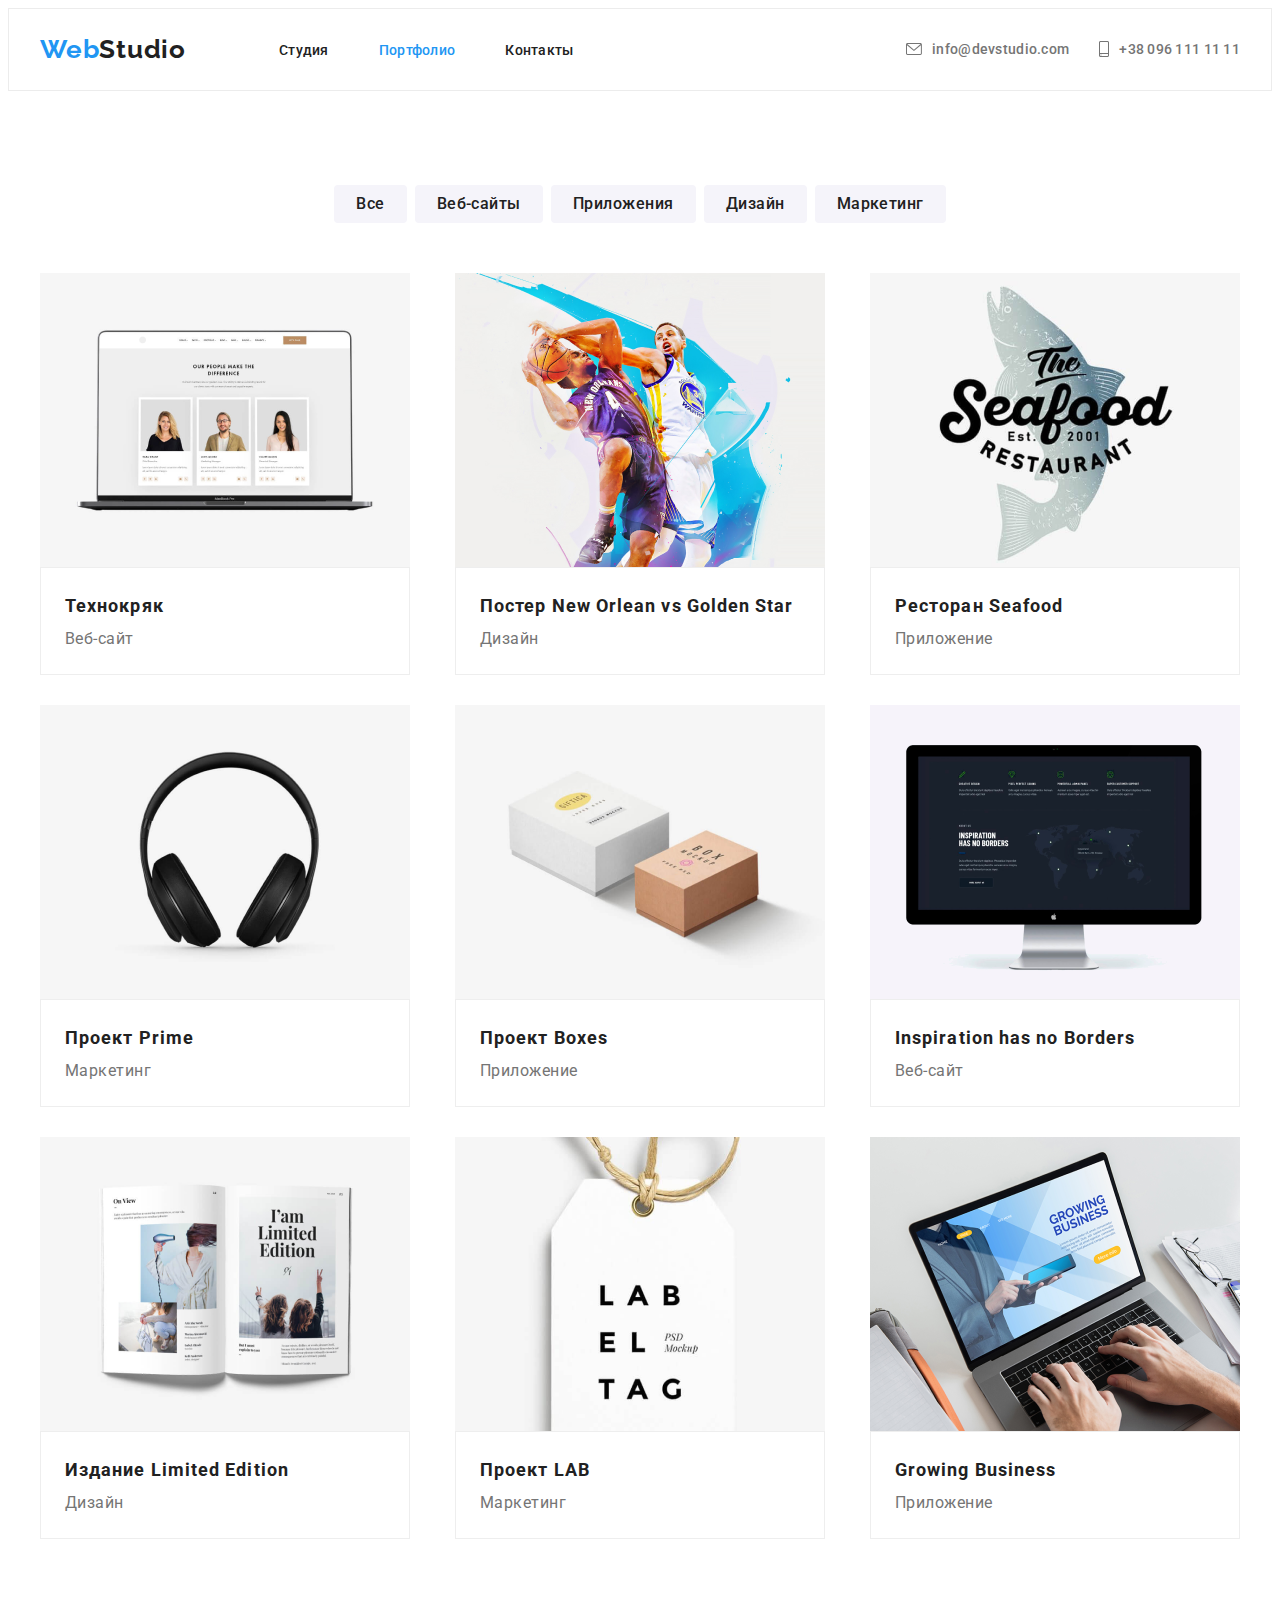
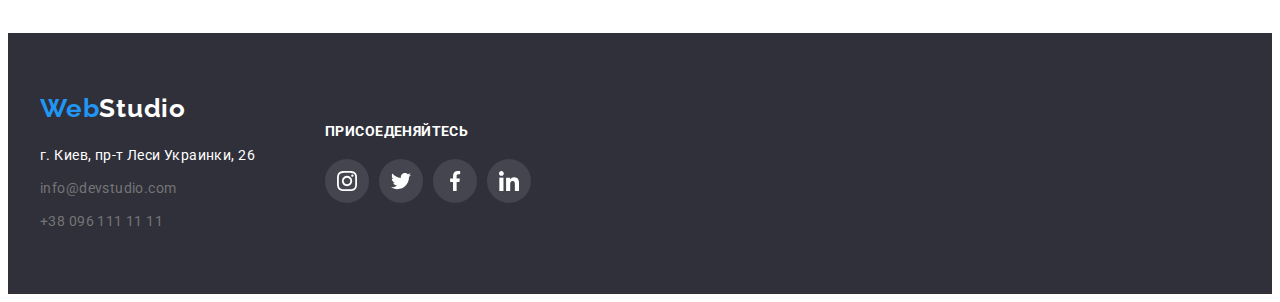
==== portfolio.html @ b3cec794 "hw5" ====
<!DOCTYPE html>
<html lang="ru">

<head>
    <meta charset="UTF-8" />
    <meta name="viewport" content="width=device-width, initial-scale=1.0" />
    <title>Document</title>
    <link rel="preconnect" href="https://fonts.gstatic.com" />
    <link
        href="https://fonts.googleapis.com/css2?family=Raleway:wght@700&family=Roboto:wght@400;500;700;900&display=swap"
        rel="stylesheet" />
    <link rel="stylesheet" href="https://cdnjs.cloudflare.com/ajax/libs/modern-normalize/1.0.0/modern-normalize.min.css"
        integrity="sha512-ISS7cAi1PEhQ8jnbJpJZMd29NlhNj4AWYyLOSp2CE/CsHxTCu+r+t0D2yoJudVrd0/8fTVPUVDzY5Tvli75u/g=="
        crossorigin="anonymous" />
    <link rel="stylesheet" href="./css/style.css" />
</head>

<body>
    <header class="header">
        <div class="container">
            <nav class="navigation">
                <a class="logo link" href="./index.html"><span class="logo-item">Web</span>Studio</a>

                <ul class="navigation-list list">
                    <li class="navigation-list-item">
                        <a class="navigation-list-link link" href="index.html">Студия</a>
                    </li>
                    <li class="navigation-list-item">
                        <a class="navigation-list-link activ link" href="portfolio.html">Портфолио</a>
                    </li>
                    <li class="navigation-list-item">
                        <a class="navigation-list-link link" href="#">Кoнтакты</a>
                    </li>
                </ul>
            </nav>

            <ul class="address list">
                <li class="contact-info-item">
                    <a class="contact-info link" href="mailto:info@devstudio.com">
                        <svg class="contact-icon-mail">
                            <use href="./images/sprite.svg#icon-envelope"></use>
                        </svg>info@devstudio.com</a>
                </li>
                <li class="contact-info-item">
                    <a class="contact-info link" href="tel:+380961111111">
                        <svg class="contact-icon-tel" width="10" height="16">
                            <use href="./images/sprite.svg#icon-smartphone"></use>
                        </svg>
                        +38 096 111 11 11</a>
                </li>
            </ul>
        </div>
    </header>

    <main>
        <section class="portfolio section">
            <div class="container">
                <ul class="portfolio-list list">
                    <li class="portfolio-list-item">
                        <button class="portfolio-list-btn" type="button" >Все</button>
                    </li>
                    <li class="portfolio-list-item">
                        <button class="portfolio-list-btn" type="button" >Веб-сайты</button>
                    </li>
                    <li class="portfolio-list-item">
                        <button class="portfolio-list-btn" type="button" >Приложения</button>
                    </li>
                    <li class="portfolio-list-item">
                        <button class="portfolio-list-btn" type="button" >Дизайн</button>
                    </li>
                    <li class="portfolio-list-item">
                        <button class="portfolio-list-btn" type="button" >Маркетинг</button>
                    </li>
                </ul>

                <ul class="example-list list">
                    <li class="example-item wrapper">
                        <a class="link" href="#"><img src="images/potfolioimg(1).png" alt="" width="370"
                                height="294" />
                        <div class="example-list-wrapper">
                            <h3 class="example-title">Технокряк</h3>
                            <p class="example-text">Веб-сайт</p>
                        </div>
                        </a>
                    </li>

                    <li class="example-item wrapper">
                        <a class="link" href="#"><img src="images/potfolioimg(2).png" alt="" width="370"
                                height="294" />
                        <div class="example-list-wrapper">
                            <h3 class="example-title">Постер New Orlean vs Golden Star</h3>
                            <p class="example-text">Дизайн</p>
                        </div>
                        </a>
                    </li>

                    <li class="example-item wrapper">
                        <a class="link" href="#"><img src="images/potfolioimg(3).png" alt="" width="370"
                                height="294" />
                        <div class="example-list-wrapper">
                            <h3 class="example-title">Ресторан Seafood</h3>
                            <p class="example-text">Приложение</p>
                        </div>
                        </a>
                    </li>

                    <li class="example-item wrapper">
                        <a class="link" href="#"><img src="images/potfolioimg(4).png" alt="" width="370"
                                height="294" />
                        <div class="example-list-wrapper">
                            <h3 class="example-title">Проект Prime</h3>
                            <p class="example-text">Маркетинг</p>
                        </div>
                        </a>
                    </li>

                    <li class="example-item wrapper">
                        <a class="link" href="#"><img src="images/potfolioimg(5).png" alt="" width="370"
                                height="294" />
                        <div class="example-list-wrapper">
                            <h3 class="example-title">Проект Boxes</h3>
                            <p class="example-text">Приложение</p>
                        </div>
                        </a>
                    </li>

                    <li class="example-item wrapper">
                        <a class="link" href="#"><img src="images/potfolioimg(6).png" alt="" width="370"
                                height="294" />
                        <div class="example-list-wrapper">
                            <h3 class="example-title">Inspiration has no Borders</h3>
                            <p class="example-text">Веб-сайт</p>
                        </div>
                        </a>
                    </li>

                    <li class="example-item">
                        <a class="link" href="#"><img src="images/potfolioimg(7).png" alt="" width="370"
                                height="294" />
                        <div class="example-list-wrapper">
                            <h3 class="example-title">Издание Limited Edition</h3>
                            <p class="example-text">Дизайн</p>
                        </div>
                        </a>
                    </li>

                    <li class="example-item">
                        <a class="link" href="#"><img src="images/potfolioimg(8).png" alt="" width="370"
                                height="294" />
                        <div class="example-list-wrapper">
                            <h3 class="example-title">Проект LAB</h3>
                            <p class="example-text">Маркетинг</p>
                        </div>
                        </a>
                    </li>

                    <li class="example-item">
                        <a class="link" href="#"><img src="images/potfolioimg(9).png" alt="" width="370"
                                height="294" />
                        <div class="example-list-wrapper">
                            <h3 class="example-title">Growing Business</h3>
                            <p class="example-text">Приложение</p>
                        </div>
                        </a>
                    </li>
                </ul>
            </div>
        </section>
    </main>

    <footer class="footer footer-section">
        <div class="container footer-container">
          <div class="footer-address-container">
            <a class="logo link" href="./index.html"><span class="logo-item">Web</span><span
                class="logo-item-white">Studio</span></a>
    
            <ul class="footer-list list">
              <li class="footer-list-item">
                <a class="footer-list-link link" href="#"><span class="footer-address">г. Киев, пр-т Леси Украинки,
                    26</span></a>
              </li>
              <li class="footer-list-item">
                <a class="footer-list-link link" href="mailto:info@devstudio.com">info@devstudio.com</a>
              </li>
              <li class="footer-list-item">
                <a class="footer-list-link link" href="tel:+380961111111">+38 096 111 11 11</a>
              </li>
            </ul>
          </div>
    
          <div class="footer-social-container">
            <p class="footer-social-text">Присоеденяйтесь</p>
            <ul class="footer-social-list list">
              <li class="footer-social-list-item">
                <a class="footer-social-list-link" href="">
                  <svg class="footer-social-list-icon">
                    <use href="./images/sprite.svg#icon-instagram"></use>
                  </svg>
                </a>
              </li>
              <li class="footer-social-list-item">
                <a class="footer-social-list-link" href="">
                  <svg class="footer-social-list-icon">
                    <use href="./images/sprite.svg#icon-twitter"></use>
                  </svg>
                </a>
              </li>
              <li class="footer-social-list-item">
                <a class="footer-social-list-link" href="">
                  <svg class="footer-social-list-icon">
                    <use href="./images/sprite.svg#icon-facebook"></use>
                  </svg>
                </a>
              </li>
              <li class="footer-social-list-item">
                <a class="footer-social-list-link" href="">
                  <svg class="footer-social-list-icon">
                    <use href="./images/sprite.svg#icon-linkedin"></use>
                  </svg>
                </a>
              </li>
            </ul>
          </div>
        </div>
      </footer>
</body>

</html>
---- css/style.css ----
:root {
  --main-font: "Roboto", sans-serif;
  --secondary-font: "Raleway", sans-serif;

  --accent-color-white: #ffffff;
  --accent-color-black: #212121;
  --accent-color-blue: #2196f3;
  --accent-color-grey: #757575;
}

body {
  font-family: var(--main-font);
}

.address {
  font-style: normal;
}

.list {
  list-style: none;
}

.link {
  text-decoration: none;
}

h1,
h2,
h3,
h4,
h5,
h6 {
  margin: 0;
}

ul,
ol {
  margin: 0;
  padding: 0;
}

p {
  margin: 0;
}

img {
  display: block;
}

.container {
  width: 1200px;
  padding: 0 15px;
  margin: 0 auto;
}

.section {
  padding: 94px 0;
}

/* ============== HEADER  ========================== */
.header {
  padding-top: 25px;
  padding-bottom: 25px;
  border: 1px solid #ececec;
}
.header .container {
  display: flex;
  align-items: center;
}

.navigation {
  display: flex;
  align-items: center;
}

.navigation-list {
  display: flex;
}

.header .logo {
  margin-right: 93px;
}

.header .address {
  margin-left: auto;
}

.contact-info:not(:first-child) {
  margin-left: 50px;
}

.logo {
  font-family: var(--secondary-font);
  font-weight: bold;
  font-size: 26px;
  line-height: 1.192;
  letter-spacing: 0.03em;
  color: var(--accent-color-black);
}

.logo-item {
  color: var(--accent-color-blue);
}

.navigation-list-item:not(:last-child) {
  margin-right: 50px;
}

.navigation-list-link {
  font-weight: 500;
  font-size: 14px;
  line-height: 1.142;
  letter-spacing: 0.02em;
  color: var(--accent-color-black);
}

.navigation-list .activ {
  color: var(--accent-color-blue);
}

.navigation-list-link:hover,
.navigation-list-link:focus,
.contact-info:hover,
.contact-info:focus {
  color: var(--accent-color-blue);
}

.contact-info {
  font-weight: 500;
  font-size: 14px;
  line-height: 1.142;
  letter-spacing: 0.02em;
  color: var(--accent-color-grey);
  display: flex;
  align-items: center;
}

.address {
  display: flex;
}

.contact-info-item:not(:first-child) {
  margin-left: 30px;
}

.contact-icon-mail {
  width: 16px;
  height: 12px;
  margin-right: 10px;
  fill: #757575;
}

.contact-icon-tel {
  width: 10px;
  height: 16px;
  margin-right: 10px;
  fill: #757575;
}

.contact-info:hover .contact-icon-mail,
.contact-info:focus .contact-icon-mail {
  fill: #2196f3;
}

.contact-info:hover .contact-icon-tel,
.contact-info:focus .contact-icon-tel {
  fill: #2196f3;
}

/* ========== HERO  ============= */

.title-page {
  background-color: #2f303a;
  padding: 200px 0 200px 0;
  background-image: linear-gradient(
      rgba(47, 48, 58, 0.4),
      rgba(47, 48, 58, 0.4)
    ),
    url("../images/Imglogo.jpg");
  background-repeat: no-repeat;
  background-size: cover;
}

.title {
  display: flex;
  flex-direction: column;
  align-items: center;
}

.home-page {
  font-weight: 900;
  font-size: 44px;
  line-height: 1.363;
  text-align: center;
  letter-spacing: 0.06em;
  text-transform: uppercase;
  color: var(--accent-color-white);
  margin-bottom: 30px;
  width: 700px;
}

.button-title {
  font-family: "Roboto", sans-serif;
  font-weight: bold;
  font-size: 16px;
  line-height: 1.875;
  letter-spacing: 0.06em;
  color: var(--accent-color-white);
  background: var(--accent-color-blue);
  min-width: 200px;
  height: 50px;
  border-radius: 4px;
  box-shadow: 0px 4px 4px rgba(0, 0, 0, 0.15);
  cursor: pointer;
  padding: 10px 32px;
}

/* =========== ABOUT =================== */

.about {
  padding-top: 94px;
}

.about .container {
  display: flex;
  flex-direction: column;
}

.about-list {
  display: flex;
  align-items: center;
}

.about-list-item:not(:last-child) {
  margin-right: 30px;
}

.about-list-item-title {
  font-weight: bold;
  font-size: 14px;
  line-height: 1.142;
  letter-spacing: 0.03em;
  text-transform: uppercase;
  color: var(--accent-color-black);
  padding-bottom: 10px;
}

.about-list-item-text {
  font-weight: normal;
  font-size: 14px;
  line-height: 1.714;
  letter-spacing: 0.03em;
  color: var(--accent-color-grey);
  width: 260px;
}

.about-title,
.command-title {
  font-weight: bold;
  font-size: 36px;
  line-height: 1.166;
  text-align: center;
  letter-spacing: 0.03em;
  color: var(--accent-color-black);
  margin-bottom: 50px;
}

.about-title-list-item:not(:last-child) {
  margin-right: 30px;
}

.about-title-list {
  display: flex;
}

.about-icon {
  width: 70px;
  height: 70px;
}

.about-icon-container {
  width: 270px;
  height: 120px;
  background: #f5f4fa;
  border-radius: 4px;
  margin-bottom: 30px;
  padding: 25px 102px;
}

/* ===================== COMMAND ================== */

.command {
  display: flex;
  align-items: center;
  flex-direction: column;
  background: #f5f4fa;
}

.command-list {
  display: flex;
}

.command-list-item:not(:last-child) {
  margin-right: 30px;
}

.command-list-title {
  font-weight: 500;
  font-size: 16px;
  line-height: 1.187;
  text-align: center;
  letter-spacing: 0.03em;
  color: var(--accent-color-black);
}

.command-list-item {
  box-shadow: 0px 1px 3px rgba(0, 0, 0, 0.12), 0px 1px 1px rgba(0, 0, 0, 0.14),
    0px 2px 1px rgba(0, 0, 0, 0.2);
  border-radius: 0px 0px 4px 4px;
  background-color: var(--accent-color-white);
}

.command-wraper {
  padding: 30px;
}

.command-list-title {
  margin-bottom: 10px;
}

.command-list-text {
  font-weight: normal;
  font-size: 16px;
  line-height: 1.187;
  text-align: center;
  letter-spacing: 0.03em;
  color: var(--accent-color-grey);
  padding-bottom: 16px;
}

.social-list {
  display: flex;
  justify-content: space-between;
}

.social-list-link {
  display: flex;
  justify-content: center;
  align-items: center;
  width: 44px;
  height: 44px;
  border-radius: 50%;
  background-color: #ffffff;
}

.social-list-item:not(:last-child) {
  margin-right: 10px;
}

.social-list-link:hover,
.social-list-link:focus {
  background-color: #2196f3;
}

.social-list-link:hover .social-list-icon,
.social-list-link:focus .social-list-icon {
  fill: white;
}

.social-list-icon {
  width: 20px;
  height: 20px;
  fill: #afb1b8;
}

/* ========================= CLIENTS ==================== */

.clients-list {
  display: flex;
  justify-content: space-between;
}

.clients-list-link {
  display: flex;
  justify-content: center;
  align-items: center;
  width: 170px;
  height: 90px;
  border: 1px solid #afb1b8;
  box-sizing: border-box;
  border-radius: 4px;
}

.clients-icon1 {
  width: 45px;
  height: 50px;
}
.clients-icon2 {
  width: 40px;
  height: 52px;
}
.clients-icon3 {
  width: 41px;
  height: 42px;
}
.clients-icon4 {
  width: 79px;
  height: 42px;
}
.clients-icon5 {
  width: 59px;
  height: 47px;
}
.clients-icon6 {
  width: 88px;
  height: 45px;
}

.clients-icon {
  fill: #afb1b8;
}

.clients-list-link:hover .clients-icon,
.clients-list-link:focus .clients-icon {
  fill: #2196f3;
}

.clients-list-link:hover,
.clients-list-link:focus {
  border: 1px solid #2196f3;
}

.clients-title {
  font-weight: bold;
  font-size: 36px;
  line-height: 42px;
  text-align: center;
  letter-spacing: 0.03em;
  color: #212121;
  margin-bottom: 50px;
}

/* ====================== FOOTER ============== */

.footer {
  background-color: #2f303a;
}

.footer-list-link {
  font-weight: normal;
  font-size: 14px;
  line-height: 1.714;
  letter-spacing: 0.03em;
  color: var(--accent-color-grey);
}

.footer-list {
  margin-top: 20px;
}

.footer-list-item:not(:last-child) {
  margin-bottom: 9px;
}

.logo-item-white {
  color: var(--accent-color-white);
}

.footer-section {
  padding-top: 60px;
  padding-bottom: 60px;
}

.footer-address {
  color: var(--accent-color-white);
}

.footer-social-text {
  font-weight: bold;
  font-size: 14px;
  line-height: 16px;
  letter-spacing: 0.03em;
  text-transform: uppercase;
  color: #ffffff;
  margin-bottom: 20px;
}

.footer-social-list {
  display: flex;
}

.footer-social-list-link {
  display: flex;
  justify-content: center;
  align-items: center;
  width: 44px;
  height: 44px;
  border-radius: 50%;
  background-color: rgba(255, 255, 255, 0.1);
}

.footer-social-list-item:not(:last-child) {
  margin-right: 10px;
}

.footer-social-list-link:hover,
.footer-social-list-link:focus {
  background-color: #2196f3;
}

.footer-social-list-link:hover .footer-social-list-icon,
.footer-social-list-link:focus .footer-social-list-icon {
  fill: white;
}

.footer-social-list-icon {
  width: 20px;
  height: 20px;
  fill: #ffffff;
}

.footer-container{
  display: flex;
  align-items: center;
}

.footer-social-container{
  width: 206px;
height: 80px;
margin-left: 70px;
}

/* =============== PORTFOLIO====================== */

.portfolio-list-btn {
  font-family: "Roboto", sans-serif;
  font-weight: 500;
  font-size: 16px;
  line-height: 1.625;
  text-align: center;
  letter-spacing: 0.03em;
  color: var(--accent-color-black);
  border-radius: 4px;
  background-color: #f5f4fa;
  border: 0;
  cursor: pointer;
  padding: 6px 22px;
}

.portfolio-list {
  display: flex;
  justify-content: center;
}

.portfolio-list-item:not(:last-child) {
  margin-right: 8px;
}

.portfolio-list-item {
  padding-bottom: 50px;
}

.portfolio-list-btn:hover,
.portfolio-list-btn:focus {
  color: var(--accent-color-white);
  background-color: var(--accent-color-blue);
  box-shadow: 0px 3px 1px rgba(0, 0, 0, 0.1), 0px 1px 2px rgba(0, 0, 0, 0.08), 0px 2px 2px rgba(0, 0, 0, 0.12);
}

.example-list {
  display: flex;
  flex-wrap: wrap;
  justify-content: space-between;
}

.example-title {
  font-weight: bold;
  font-size: 18px;
  line-height: 2;
  letter-spacing: 0.06em;
  color: var(--accent-color-black);
}

.example-text {
  font-weight: normal;
  font-size: 16px;
  line-height: 1.875;
  letter-spacing: 0.03em;
  color: var(--accent-color-grey);
}

.example-list-wrapper {
  padding: 20px 24px;
  border: 1px solid #eeeeee;
}

.wrapper {
  margin-bottom: 30px;
}

.example-item:hover,
.example-item:focus{
  box-shadow: 0px 1px 1px rgba(0, 0, 0, 0.12), 0px 4px 4px rgba(0, 0, 0, 0.06), 1px 4px 6px rgba(0, 0, 0, 0.16);
}
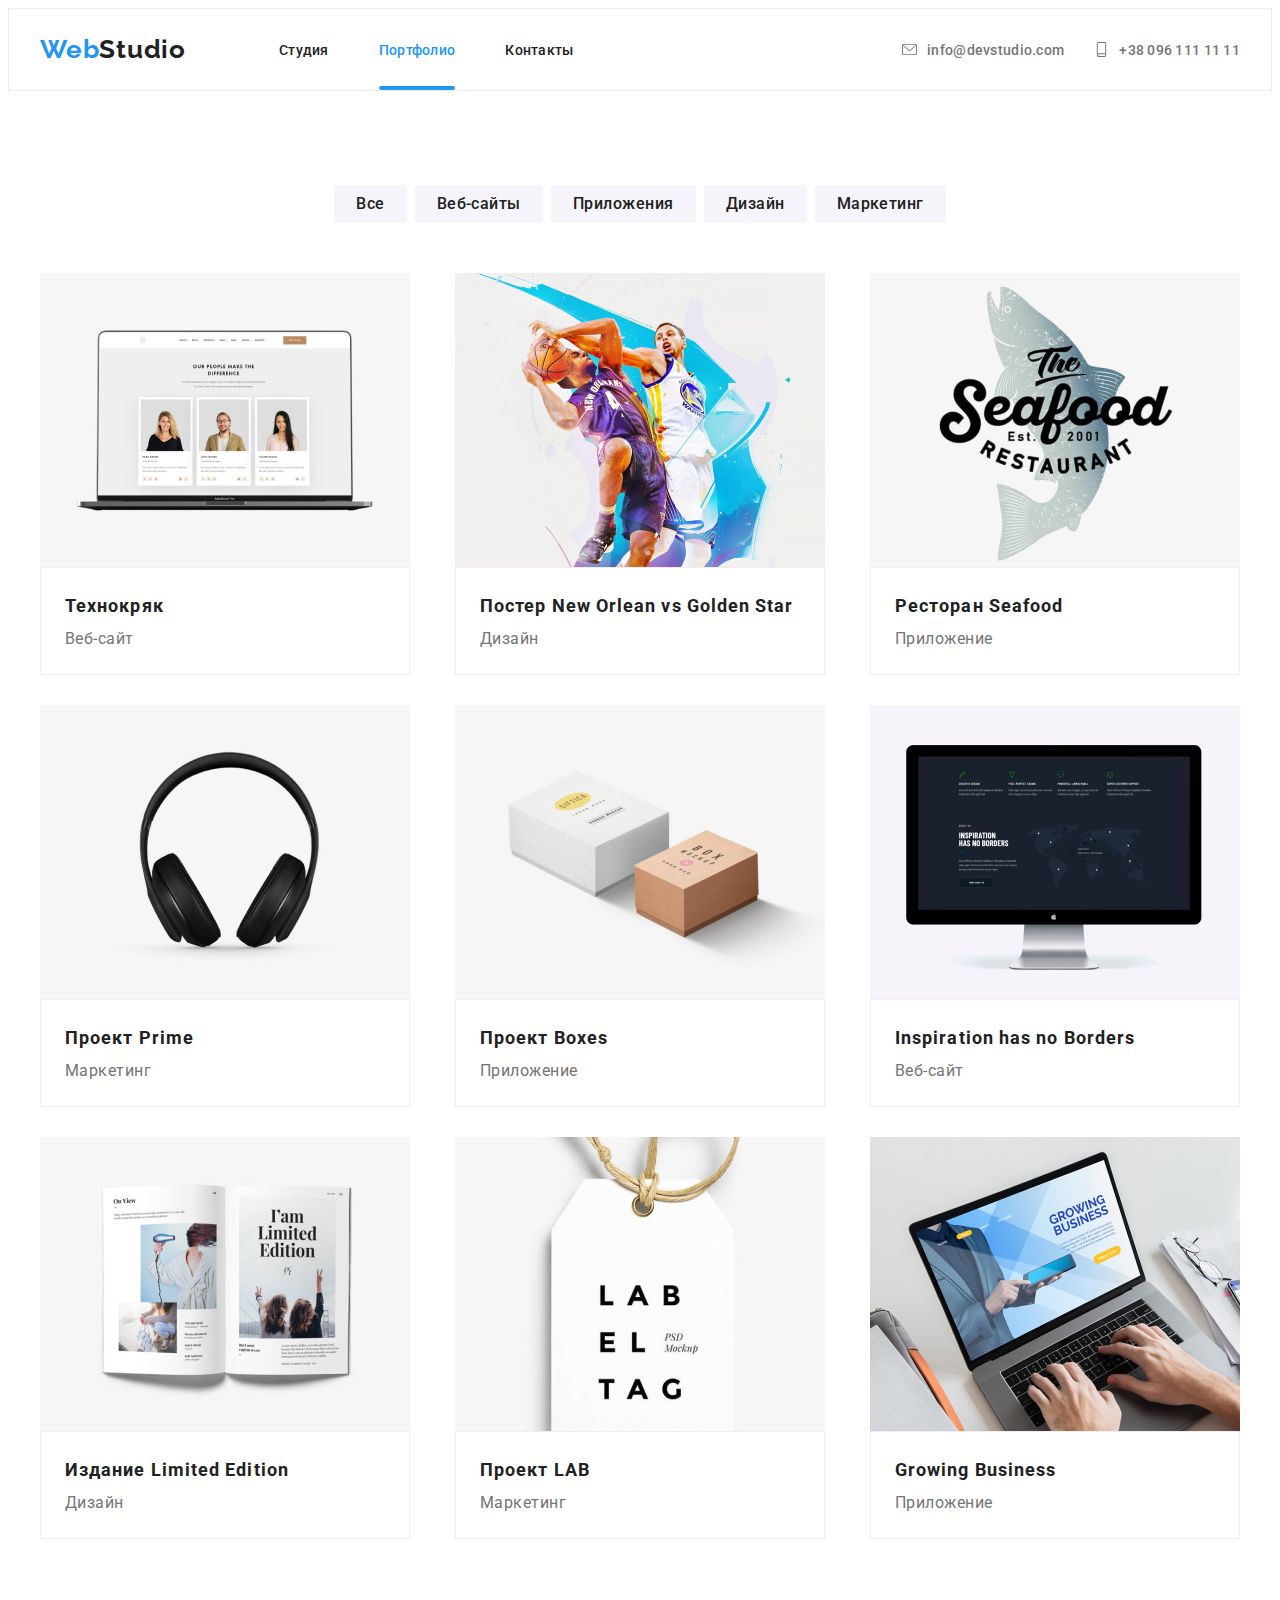
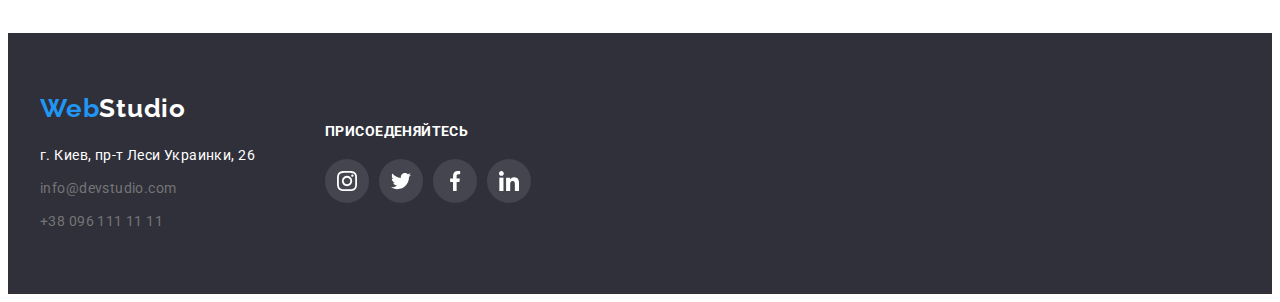
==== commit b5419b7a: "hw5" ====
--- a/portfolio.html
+++ b/portfolio.html
@@ -26,7 +26,7 @@
                         <a class="navigation-list-link link" href="index.html">Студия</a>
                     </li>
                     <li class="navigation-list-item">
-                        <a class="navigation-list-link activ link" href="portfolio.html">Портфолио</a>
+                        <a class="navigation-list-link activ navigation-list-link-activ link" href="portfolio.html">Портфолио</a>
                     </li>
                     <li class="navigation-list-item">
                         <a class="navigation-list-link link" href="#">Кoнтакты</a>
@@ -37,13 +37,13 @@
             <ul class="address list">
                 <li class="contact-info-item">
                     <a class="contact-info link" href="mailto:info@devstudio.com">
-                        <svg class="contact-icon-mail">
+                        <svg class="contact-icon">
                             <use href="./images/sprite.svg#icon-envelope"></use>
                         </svg>info@devstudio.com</a>
                 </li>
                 <li class="contact-info-item">
                     <a class="contact-info link" href="tel:+380961111111">
-                        <svg class="contact-icon-tel" width="10" height="16">
+                        <svg class="contact-icon" width="10" height="16">
                             <use href="./images/sprite.svg#icon-smartphone"></use>
                         </svg>
                         +38 096 111 11 11</a>
@@ -75,92 +75,146 @@
 
                 <ul class="example-list list">
                     <li class="example-item wrapper">
-                        <a class="link" href="#"><img src="images/potfolioimg(1).png" alt="" width="370"
-                                height="294" />
-                        <div class="example-list-wrapper">
-                            <h3 class="example-title">Технокряк</h3>
-                            <p class="example-text">Веб-сайт</p>
+                        <a class="link" href="#">
+                            <div class="list--item-img-wrapper">
+                                <img src="images/potfolioimg(1).png" alt="" width="370"
+                                height="294" />
+                                <p class="overlay">
+                                    Технокряк это современная площадка распространения коронавируса. Компании используют эту платформу для цифрового шпионажа и атак на защищённые сервера конкурентов.
+                                </p>
+                            </div>
+                            <div class="example-list-wrapper">
+                                <h3 class="example-title">Технокряк</h3>
+                                <p class="example-text">Веб-сайт</p>
                         </div>
                         </a>
                     </li>
 
                     <li class="example-item wrapper">
-                        <a class="link" href="#"><img src="images/potfolioimg(2).png" alt="" width="370"
-                                height="294" />
-                        <div class="example-list-wrapper">
-                            <h3 class="example-title">Постер New Orlean vs Golden Star</h3>
-                            <p class="example-text">Дизайн</p>
-                        </div>
-                        </a>
-                    </li>
-
-                    <li class="example-item wrapper">
-                        <a class="link" href="#"><img src="images/potfolioimg(3).png" alt="" width="370"
-                                height="294" />
-                        <div class="example-list-wrapper">
-                            <h3 class="example-title">Ресторан Seafood</h3>
-                            <p class="example-text">Приложение</p>
-                        </div>
-                        </a>
-                    </li>
-
-                    <li class="example-item wrapper">
-                        <a class="link" href="#"><img src="images/potfolioimg(4).png" alt="" width="370"
-                                height="294" />
-                        <div class="example-list-wrapper">
-                            <h3 class="example-title">Проект Prime</h3>
-                            <p class="example-text">Маркетинг</p>
-                        </div>
-                        </a>
-                    </li>
-
-                    <li class="example-item wrapper">
-                        <a class="link" href="#"><img src="images/potfolioimg(5).png" alt="" width="370"
-                                height="294" />
-                        <div class="example-list-wrapper">
-                            <h3 class="example-title">Проект Boxes</h3>
-                            <p class="example-text">Приложение</p>
-                        </div>
-                        </a>
-                    </li>
-
-                    <li class="example-item wrapper">
-                        <a class="link" href="#"><img src="images/potfolioimg(6).png" alt="" width="370"
-                                height="294" />
-                        <div class="example-list-wrapper">
-                            <h3 class="example-title">Inspiration has no Borders</h3>
-                            <p class="example-text">Веб-сайт</p>
-                        </div>
+                        <a class="link" href="#">
+                            <div class="list--item-img-wrapper">
+                                <img src="images/potfolioimg(2).png" alt="" width="370"
+                                height="294" />
+                                <p class="overlay">
+                                    Технокряк это современная площадка распространения коронавируса. Компании используют эту платформу для цифрового шпионажа и атак на защищённые сервера конкурентов.
+                                </p>
+                            </div>
+                            <div class="example-list-wrapper">
+                                <h3 class="example-title">Постер New Orlean vs Golden Star</h3>
+                                <p class="example-text">Дизайн</p>
+                            </div>
+                        </a>
+                    </li>
+
+                    <li class="example-item wrapper">
+                        <a class="link" href="#">
+                            <div class="list--item-img-wrapper">
+                                <img src="images/potfolioimg(3).png" alt="" width="370"
+                                height="294" />
+                                <p class="overlay">
+                                    Технокряк это современная площадка распространения коронавируса. Компании используют эту платформу для цифрового шпионажа и атак на защищённые сервера конкурентов.
+                                </p>
+                            </div>
+                            <div class="example-list-wrapper">
+                                <h3 class="example-title">Ресторан Seafood</h3>
+                                <p class="example-text">Приложение</p>
+                            </div>
+                        </a>
+                    </li>
+
+                    <li class="example-item wrapper">
+                        <a class="link" href="#">
+                            <div class="list--item-img-wrapper">
+                                <img src="images/potfolioimg(4).png" alt="" width="370"
+                                height="294" />
+                                <p class="overlay">
+                                    Технокряк это современная площадка распространения коронавируса. Компании используют эту платформу для цифрового шпионажа и атак на защищённые сервера конкурентов.
+                                </p>
+                            </div>
+                            <div class="example-list-wrapper">
+                                <h3 class="example-title">Проект Prime</h3>
+                                <p class="example-text">Маркетинг</p>
+                            </div>
+                        </a>
+                    </li>
+
+                    <li class="example-item wrapper">
+                        <a class="link" href="#">
+                            <div class="list--item-img-wrapper">
+                                <img src="images/potfolioimg(5).png" alt="" width="370"
+                                height="294" />
+                                <p class="overlay">
+                                    Технокряк это современная площадка распространения коронавируса. Компании используют эту платформу для цифрового шпионажа и атак на защищённые сервера конкурентов.
+                                </p>
+                            </div>
+                            <div class="example-list-wrapper">
+                                <h3 class="example-title">Проект Boxes</h3>
+                                <p class="example-text">Приложение</p>
+                            </div>
+                        </a>
+                    </li>
+
+                    <li class="example-item wrapper">
+                        <a class="link" href="#">
+                            <div class="list--item-img-wrapper">
+                                <img src="images/potfolioimg(6).png" alt="" width="370"
+                                height="294" />
+                                <p class="overlay">
+                                    Технокряк это современная площадка распространения коронавируса. Компании используют эту платформу для цифрового шпионажа и атак на защищённые сервера конкурентов.
+                                </p>
+                            </div>
+                            <div class="example-list-wrapper">
+                                <h3 class="example-title">Inspiration has no Borders</h3>
+                                <p class="example-text">Веб-сайт</p>
+                            </div>
                         </a>
                     </li>
 
                     <li class="example-item">
-                        <a class="link" href="#"><img src="images/potfolioimg(7).png" alt="" width="370"
-                                height="294" />
-                        <div class="example-list-wrapper">
-                            <h3 class="example-title">Издание Limited Edition</h3>
-                            <p class="example-text">Дизайн</p>
-                        </div>
+                        <a class="link" href="#">
+                            <div class="list--item-img-wrapper">
+                                <img src="images/potfolioimg(7).png" alt="" width="370"
+                                height="294" />
+                                <p class="overlay">
+                                    Технокряк это современная площадка распространения коронавируса. Компании используют эту платформу для цифрового шпионажа и атак на защищённые сервера конкурентов.
+                                </p>
+                            </div>
+                            <div class="example-list-wrapper">
+                                <h3 class="example-title">Издание Limited Edition</h3>
+                                <p class="example-text">Дизайн</p>
+                            </div>
                         </a>
                     </li>
 
                     <li class="example-item">
-                        <a class="link" href="#"><img src="images/potfolioimg(8).png" alt="" width="370"
-                                height="294" />
-                        <div class="example-list-wrapper">
-                            <h3 class="example-title">Проект LAB</h3>
-                            <p class="example-text">Маркетинг</p>
-                        </div>
+                        <a class="link" href="#">
+                            <div class="list--item-img-wrapper">
+                                <img src="images/potfolioimg(8).png" alt="" width="370"
+                                height="294" />
+                                <p class="overlay">
+                                    Технокряк это современная площадка распространения коронавируса. Компании используют эту платформу для цифрового шпионажа и атак на защищённые сервера конкурентов.
+                                </p>
+                            </div>
+                            <div class="example-list-wrapper">
+                                <h3 class="example-title">Проект LAB</h3>
+                                <p class="example-text">Маркетинг</p>
+                            </div>
                         </a>
                     </li>
 
                     <li class="example-item">
-                        <a class="link" href="#"><img src="images/potfolioimg(9).png" alt="" width="370"
-                                height="294" />
-                        <div class="example-list-wrapper">
-                            <h3 class="example-title">Growing Business</h3>
-                            <p class="example-text">Приложение</p>
-                        </div>
+                        <a class="link" href="#">
+                            <div class="list--item-img-wrapper">
+                                <img src="images/potfolioimg(9).png" alt="" width="370"
+                                height="294" />
+                                <p class="overlay">
+                                    Технокряк это современная площадка распространения коронавируса. Компании используют эту платформу для цифрового шпионажа и атак на защищённые сервера конкурентов.
+                                </p>
+                            </div>
+                            <div class="example-list-wrapper">
+                                <h3 class="example-title">Growing Business</h3>
+                                <p class="example-text">Приложение</p>
+                            </div>
                         </a>
                     </li>
                 </ul>
--- a/css/style.css
+++ b/css/style.css
@@ -112,6 +112,8 @@
   line-height: 1.142;
   letter-spacing: 0.02em;
   color: var(--accent-color-black);
+
+  transition: color 250ms cubic-bezier(0.4, 0, 0.2, 1);
 }
 
 .navigation-list .activ {
@@ -123,6 +125,22 @@
 .contact-info:hover,
 .contact-info:focus {
   color: var(--accent-color-blue);
+}
+
+.navigation-list-link{
+  position: relative;
+}
+
+.navigation-list-link-activ::after{
+  content: "";
+  position: absolute;
+  bottom: -32px;
+  left: 0;
+  display: block;
+  width: 100%;
+  height: 4px;
+  background:  var(--accent-color-blue);
+  border-radius: 2px;
 }
 
 .contact-info {
@@ -133,6 +151,8 @@
   color: var(--accent-color-grey);
   display: flex;
   align-items: center;
+
+  transition: fill  250ms cubic-bezier(0.4, 0, 0.2, 1);
 }
 
 .address {
@@ -143,28 +163,16 @@
   margin-left: 30px;
 }
 
-.contact-icon-mail {
-  width: 16px;
-  height: 12px;
+.contact-icon{
+  width: 15px;
+  height: 15px;
   margin-right: 10px;
   fill: #757575;
 }
 
-.contact-icon-tel {
-  width: 10px;
-  height: 16px;
-  margin-right: 10px;
-  fill: #757575;
-}
-
-.contact-info:hover .contact-icon-mail,
-.contact-info:focus .contact-icon-mail {
-  fill: #2196f3;
-}
-
-.contact-info:hover .contact-icon-tel,
-.contact-info:focus .contact-icon-tel {
-  fill: #2196f3;
+.contact-info:hover .contact-icon,
+.contact-info:focus .contact-icon {
+  fill: var(--accent-color-blue);
 }
 
 /* ========== HERO  ============= */
@@ -287,6 +295,29 @@
   padding: 25px 102px;
 }
 
+.about-title-list{
+  position: relative;
+}
+
+.about-text-overlay{
+  position: absolute;
+  bottom: 0;
+  width: 370px;
+  height: 70px;
+
+  font-weight: bold;
+  font-size: 14px;
+  line-height: 16px;
+  text-align: center;
+  letter-spacing: 0.03em;
+  text-transform: uppercase;
+  color: var(--accent-color-white);
+  background: rgba(47, 48, 58, 0.8);
+  padding-top: 27px;
+
+}
+
+
 /* ===================== COMMAND ================== */
 
 .command {
@@ -350,7 +381,9 @@
   width: 44px;
   height: 44px;
   border-radius: 50%;
-  background-color: #ffffff;
+  background-color: var(--accent-color-white);
+
+  transition: background-color 250ms cubic-bezier(0.4, 0, 0.2, 1);
 }
 
 .social-list-item:not(:last-child) {
@@ -359,18 +392,20 @@
 
 .social-list-link:hover,
 .social-list-link:focus {
-  background-color: #2196f3;
+  background-color: var(--accent-color-blue);
 }
 
 .social-list-link:hover .social-list-icon,
 .social-list-link:focus .social-list-icon {
-  fill: white;
+  fill: var(--accent-color-white);
 }
 
 .social-list-icon {
   width: 20px;
   height: 20px;
   fill: #afb1b8;
+
+  transition: fill 250ms cubic-bezier(0.4, 0, 0.2, 1);
 }
 
 /* ========================= CLIENTS ==================== */
@@ -418,16 +453,18 @@
 
 .clients-icon {
   fill: #afb1b8;
+  transition: fill 250ms cubic-bezier(0.4, 0, 0.2, 1);
 }
 
 .clients-list-link:hover .clients-icon,
 .clients-list-link:focus .clients-icon {
-  fill: #2196f3;
+  fill: var(--accent-color-blue);
+
 }
 
 .clients-list-link:hover,
 .clients-list-link:focus {
-  border: 1px solid #2196f3;
+  border: 1px solid var(--accent-color-blue);;
 }
 
 .clients-title {
@@ -481,7 +518,7 @@
   line-height: 16px;
   letter-spacing: 0.03em;
   text-transform: uppercase;
-  color: #ffffff;
+  color: var(--accent-color-white);
   margin-bottom: 20px;
 }
 
@@ -497,6 +534,8 @@
   height: 44px;
   border-radius: 50%;
   background-color: rgba(255, 255, 255, 0.1);
+
+  transition: background-color 250ms cubic-bezier(0.4, 0, 0.2, 1);
 }
 
 .footer-social-list-item:not(:last-child) {
@@ -505,18 +544,13 @@
 
 .footer-social-list-link:hover,
 .footer-social-list-link:focus {
-  background-color: #2196f3;
-}
-
-.footer-social-list-link:hover .footer-social-list-icon,
-.footer-social-list-link:focus .footer-social-list-icon {
-  fill: white;
+  background-color: var(--accent-color-blue);
 }
 
 .footer-social-list-icon {
   width: 20px;
   height: 20px;
-  fill: #ffffff;
+  fill: var(--accent-color-white);
 }
 
 .footer-container{
@@ -545,6 +579,8 @@
   border: 0;
   cursor: pointer;
   padding: 6px 22px;
+
+  transition:  color, background-color 250ms cubic-bezier(0.4, 0, 0.2, 1);
 }
 
 .portfolio-list {
@@ -594,6 +630,34 @@
   border: 1px solid #eeeeee;
 }
 
+.list--item-img-wrapper{
+  position: relative;
+  overflow: hidden;
+}
+
+.overlay{
+  position: absolute;
+  top: 0;
+  left: 0;
+  width: 100%;
+  height: 100%;
+
+  color: var(--accent-color-white);
+  padding: 10px;
+  font-size: 18px;
+  line-height: 28px;
+  letter-spacing: 0.03em;
+  background-color: rgba(33, 150, 243, 0.9);
+  padding: 63px 24px;
+
+  transform: translateY(100%);
+  transition: transform 250ms cubic-bezier(0.4, 0, 0.2, 1) ;
+}
+
+.example-item:hover .overlay{
+  transform: translateY(0%);
+}
+
 .wrapper {
   margin-bottom: 30px;
 }
@@ -603,3 +667,43 @@
   box-shadow: 0px 1px 1px rgba(0, 0, 0, 0.12), 0px 4px 4px rgba(0, 0, 0, 0.06), 1px 4px 6px rgba(0, 0, 0, 0.16);
 }
 
+/* ===================== BACDROP====================== */
+
+.bacdrop{
+  position: fixed;
+  left: 0;
+  top: 0;
+  width: 100%;
+  height: 100%;
+  background-color: rgba(0, 0, 0, 0.2);
+}
+
+.modal{
+  position: absolute;
+  top: 50%;
+  left: 50%;
+  transform: translate(-50%, -50%) ;
+  width: 528px;
+  min-height: 581px;
+  background-color: var(--accent-color-white);
+
+  transition: transform 250ms cubic-bezier(0.4, 0, 0.2, 1);
+}
+
+.close-btn{
+  position: absolute;
+  top: 8px;
+  right: 8px;
+  width: 30px;
+  height: 30px;
+  background-color: var(--accent-color-white);
+  border: 1px solid rgba(0, 0, 0, 0.1);
+  border-radius: 50%;
+  cursor: pointer;
+}
+
+.is-hidden{
+  opacity: 0;
+  visibility: hidden;
+  pointer-events: none;
+}
